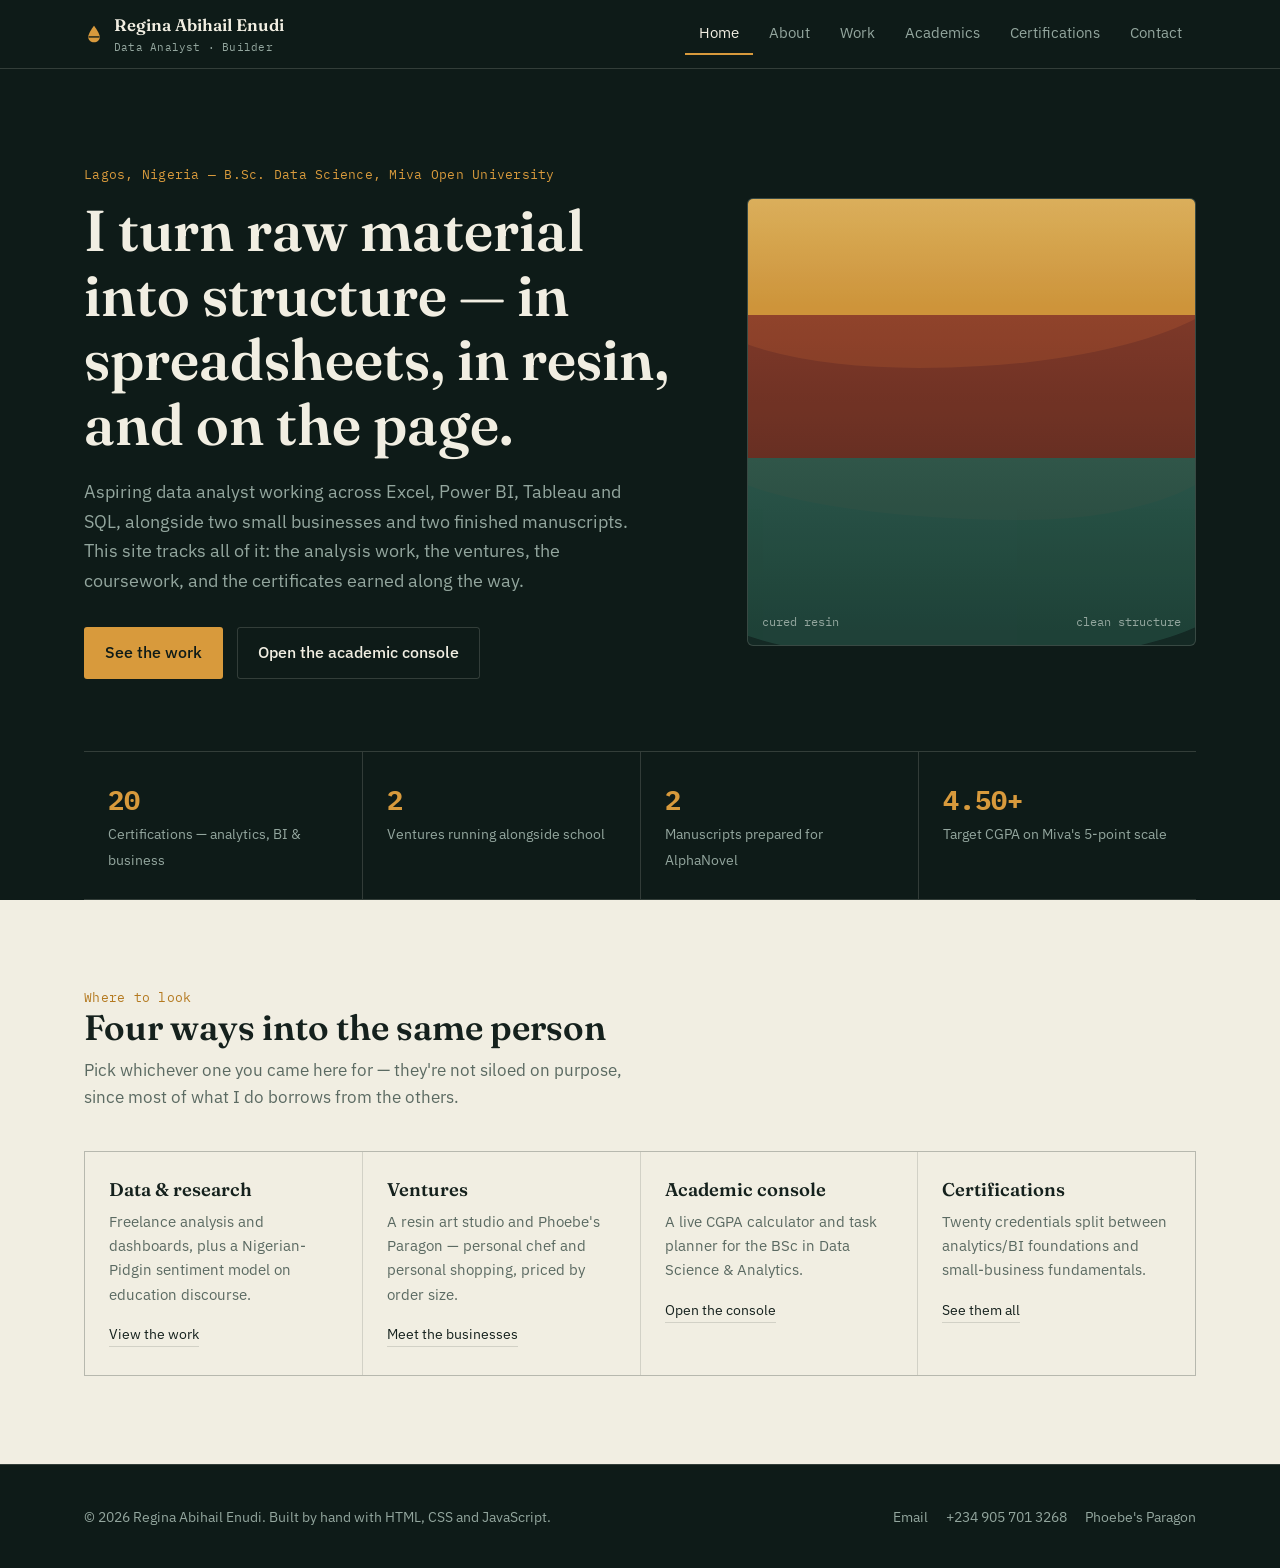
==== index.html @ 1ba66044 "Initial build: portfolio + academic console (HTML/CSS/JS)" ====
<!DOCTYPE html>
<html lang="en">
<head>
<meta charset="UTF-8">
<meta name="viewport" content="width=device-width, initial-scale=1.0">
<title>Regina Abihail Enudi — Data Analyst &amp; Builder</title>
<meta name="description" content="Portfolio and academic console for Regina Abihail Enudi — data analytics, resin art, Phoebe's Paragon, and a live CGPA tracker for a BSc in Data Science.">
<link rel="icon" href="data:image/svg+xml,%3Csvg xmlns='http://www.w3.org/2000/svg' viewBox='0 0 24 24'%3E%3Cpath d='M12 2C12 2 5 11 5 15.5C5 19.09 8.13 22 12 22C15.87 22 19 19.09 19 15.5C19 11 12 2 12 2Z' fill='%23D89A3D'/%3E%3Cpath d='M5.4 15.5H18.6' stroke='%230E1B18' stroke-width='1.6'/%3E%3C/svg%3E">
<link rel="preconnect" href="https://fonts.googleapis.com">
<link rel="preconnect" href="https://fonts.gstatic.com" crossorigin>
<link rel="stylesheet" href="assets/css/style.css">
</head>
<body>

<header class="site-header">
  <div class="container nav-row">
    <a href="index.html" class="brand">
      <svg class="brand-mark" viewBox="0 0 24 24" aria-hidden="true"><path d="M12 2C12 2 5 11 5 15.5C5 19.09 8.13 22 12 22C15.87 22 19 19.09 19 15.5C19 11 12 2 12 2Z" fill="#D89A3D"/><path d="M5.4 15.5H18.6" stroke="#0E1B18" stroke-width="1.6"/></svg>
      <span>Regina Abihail Enudi<small>Data Analyst · Builder</small></span>
    </a>
    <button class="nav-toggle" aria-label="Toggle navigation" aria-expanded="false">
      <svg viewBox="0 0 24 24" width="20" height="20" fill="none" stroke="currentColor" stroke-width="2"><line x1="3" y1="6" x2="21" y2="6"/><line x1="3" y1="12" x2="21" y2="12"/><line x1="3" y1="18" x2="21" y2="18"/></svg>
    </button>
    <nav class="nav-links" aria-label="Primary">
      <a href="index.html" aria-current="page">Home</a>
      <a href="about.html">About</a>
      <a href="work.html">Work</a>
      <a href="academics.html">Academics</a>
      <a href="certifications.html">Certifications</a>
      <a href="contact.html">Contact</a>
    </nav>
  </div>
</header>

<main>

  <section class="hero">
    <div class="container hero-grid">
      <div>
        <p class="eyebrow">Lagos, Nigeria — B.Sc. Data Science, Miva Open University</p>
        <h1>I turn raw material into structure — in spreadsheets, in resin, and on the page.</h1>
        <p class="lede">Aspiring data analyst working across Excel, Power BI, Tableau and SQL, alongside two small businesses and two finished manuscripts. This site tracks all of it: the analysis work, the ventures, the coursework, and the certificates earned along the way.</p>
        <div class="hero-actions">
          <a href="work.html" class="btn btn-primary">See the work</a>
          <a href="academics.html" class="btn btn-ghost">Open the academic console</a>
        </div>
      </div>
      <div class="pour" aria-hidden="true">
        <div class="pour-layer l1"></div>
        <div class="pour-layer l2"></div>
        <div class="pour-layer l3"></div>
        <div class="pour-caption"><span>cured resin</span><span>clean structure</span></div>
      </div>
    </div>
  </section>

  <div class="on-dark">
    <div class="container">
      <div class="stat-strip">
        <div class="stat"><b>20</b><span>Certifications — analytics, BI &amp; business</span></div>
        <div class="stat"><b>2</b><span>Ventures running alongside school</span></div>
        <div class="stat"><b>2</b><span>Manuscripts prepared for AlphaNovel</span></div>
        <div class="stat"><b>4.50+</b><span>Target CGPA on Miva's 5-point scale</span></div>
      </div>
    </div>
  </div>

  <section>
    <div class="container">
      <div class="section-head">
        <p class="eyebrow">Where to look</p>
        <h2>Four ways into the same person</h2>
        <p class="dek">Pick whichever one you came here for — they're not siloed on purpose, since most of what I do borrows from the others.</p>
      </div>
      <div class="panel-grid">
        <div class="panel">
          <h3>Data &amp; research</h3>
          <p>Freelance analysis and dashboards, plus a Nigerian-Pidgin sentiment model on education discourse.</p>
          <a href="work.html" class="text-link">View the work</a>
        </div>
        <div class="panel">
          <h3>Ventures</h3>
          <p>A resin art studio and Phoebe's Paragon — personal chef and personal shopping, priced by order size.</p>
          <a href="work.html" class="text-link">Meet the businesses</a>
        </div>
        <div class="panel">
          <h3>Academic console</h3>
          <p>A live CGPA calculator and task planner for the BSc in Data Science &amp; Analytics.</p>
          <a href="academics.html" class="text-link">Open the console</a>
        </div>
        <div class="panel">
          <h3>Certifications</h3>
          <p>Twenty credentials split between analytics/BI foundations and small-business fundamentals.</p>
          <a href="certifications.html" class="text-link">See them all</a>
        </div>
      </div>
    </div>
  </section>

</main>

<footer class="site-footer">
  <div class="container footer-row">
    <span>© <span id="year"></span> Regina Abihail Enudi. Built by hand with HTML, CSS and JavaScript.</span>
    <div class="footer-links">
      <a href="mailto:reginaadesuwa1@gmail.com">Email</a>
      <a href="tel:+2349057013268">+234 905 701 3268</a>
      <a href="https://www.instagram.com/phoebe.paragon" target="_blank" rel="noopener">Phoebe's Paragon</a>
    </div>
  </div>
</footer>

<script src="assets/js/main.js"></script>
</body>
</html>
---- assets/css/style.css ----
/* =========================================================
   REGINA ABIHAIL ENUDI — Portfolio & Academic Console
   Design concept: "Poured Layers" — resin art is built from
   poured, settled layers; data analysis is raw inputs settled
   into clear structure. The palette and hero motif borrow the
   amber/ink/clay of cured resin instead of stock "tech" colors.
   ========================================================= */

/* ---------- Fonts ---------- */
@import url('https://fonts.googleapis.com/css2?family=Fraunces:ital,opsz,wght@0,9..144,400;0,9..144,500;0,9..144,600;1,9..144,500&family=IBM+Plex+Sans:wght@400;500;600&family=IBM+Plex+Mono:wght@400;500&display=swap');

/* ---------- Tokens ---------- */
:root{
  --ink-900:#0E1B18;   /* deep resin-teal — primary dark surface */
  --ink-800:#142924;   /* raised dark surface (cards on dark) */
  --ink-700:#20443a;   /* dark borders / hover */
  --paper:#F1EEE2;     /* warm bone — primary light surface */
  --paper-dim:#E6E0CE; /* deeper paper — panels on light */
  --ink-text:#15211D;  /* body text on paper */
  --bone-text:#F1EEE2; /* body text on dark */
  --muted-dark:#93A69E;/* secondary text on dark */
  --muted-light:#5B6A62;/* secondary text on light */
  --amber:#D89A3C;     /* cured-resin amber — primary accent */
  --amber-deep:#B4791F;/* pressed / hover amber */
  --clay:#8A3B2A;      /* dried-pigment clay — secondary accent, used sparingly */
  --line:rgba(21,33,29,.14);
  --line-dark:rgba(241,238,226,.16);
  --radius-s:3px;
  --radius-m:6px;
  --maxw:1160px;
  --font-display:'Fraunces', ui-serif, Georgia, serif;
  --font-body:'IBM Plex Sans', ui-sans-serif, system-ui, sans-serif;
  --font-mono:'IBM Plex Mono', ui-monospace, 'SF Mono', monospace;
}

/* ---------- Reset ---------- */
*,*::before,*::after{box-sizing:border-box;}
html{scroll-behavior:smooth;}
@media (prefers-reduced-motion:reduce){
  html{scroll-behavior:auto;}
  *,*::before,*::after{animation-duration:.001ms!important;animation-iteration-count:1!important;transition-duration:.001ms!important;}
}
body{
  margin:0;
  background:var(--paper);
  color:var(--ink-text);
  font-family:var(--font-body);
  font-size:16px;
  line-height:1.6;
  -webkit-font-smoothing:antialiased;
}
img,svg{max-width:100%;display:block;}
a{color:inherit;text-decoration:none;}
ul{list-style:none;margin:0;padding:0;}
h1,h2,h3,h4{font-family:var(--font-display);font-weight:600;line-height:1.12;margin:0;color:var(--ink-text);}
p{margin:0;}
button{font-family:inherit;cursor:pointer;}
input,select,textarea{font-family:inherit;font-size:1rem;}

:focus-visible{
  outline:2px solid var(--amber);
  outline-offset:3px;
}

.container{
  max-width:var(--maxw);
  margin-inline:auto;
  padding-inline:24px;
}

.prose{max-width:64ch;}

section{padding-block:88px;}
@media (max-width:720px){section{padding-block:56px;}}

.eyebrow{
  font-family:var(--font-mono);
  font-size:.8rem;
  letter-spacing:.02em;
  color:var(--amber-deep);
}
.section-head{margin-bottom:40px;}
.section-head h2{font-size:clamp(1.6rem,3vw,2.2rem);}
.section-head .dek{margin-top:10px;color:var(--muted-light);font-size:1.05rem;max-width:56ch;}

.on-dark{background:var(--ink-900);color:var(--bone-text);}
.on-dark .section-head .dek{color:var(--muted-dark);}
.on-dark h1,.on-dark h2,.on-dark h3,.on-dark h4,
.hero h1,.hero h2,.hero h3,.hero h4,
.page-hero h1,.page-hero h2,.page-hero h3,.page-hero h4{color:var(--bone-text);}
.on-dark .eyebrow{color:var(--amber);}

/* ---------- Buttons / links ---------- */
.btn{
  display:inline-flex;align-items:center;gap:8px;
  padding:12px 20px;
  border-radius:var(--radius-s);
  font-weight:500;
  border:1px solid transparent;
  transition:background .15s ease, border-color .15s ease, color .15s ease;
}
.btn-primary{background:var(--amber);color:var(--ink-900);}
.btn-primary:hover{background:var(--amber-deep);}
.btn-ghost{border-color:var(--line);color:var(--ink-text);}
.btn-ghost:hover{border-color:var(--ink-text);}
.on-dark .btn-ghost,.hero .btn-ghost,.page-hero .btn-ghost{border-color:var(--line-dark);color:var(--bone-text);}
.on-dark .btn-ghost:hover,.hero .btn-ghost:hover,.page-hero .btn-ghost:hover{border-color:var(--bone-text);}
.text-link{border-bottom:1px solid var(--line);padding-bottom:1px;}
.text-link:hover{border-color:currentColor;}

/* ---------- Header / Nav ---------- */
.site-header{
  position:sticky;top:0;z-index:50;
  background:var(--ink-900);
  border-bottom:1px solid var(--line-dark);
}
.nav-row{
  display:flex;align-items:center;justify-content:space-between;
  height:68px;
}
.brand{
  display:flex;align-items:center;gap:10px;
  font-family:var(--font-display);
  font-weight:600;
  font-size:1.05rem;
  color:var(--bone-text);
}
.brand-mark{width:20px;height:20px;flex:none;}
.brand small{
  display:block;font-family:var(--font-mono);font-weight:400;
  font-size:.68rem;color:var(--muted-dark);letter-spacing:.02em;
}
.nav-links{display:flex;gap:2px;align-items:center;}
.nav-links a{
  color:var(--muted-dark);
  padding:8px 14px;
  font-size:.94rem;
  border-bottom:2px solid transparent;
  transition:color .15s ease, border-color .15s ease;
}
.nav-links a:hover{color:var(--bone-text);}
.nav-links a[aria-current="page"]{color:var(--bone-text);border-color:var(--amber);}
.nav-toggle{
  display:none;
  background:none;border:1px solid var(--line-dark);
  border-radius:var(--radius-s);
  width:40px;height:40px;
  color:var(--bone-text);
  align-items:center;justify-content:center;
}
@media (max-width:820px){
  .nav-toggle{display:flex;}
  .nav-links{
    position:absolute;left:0;right:0;top:68px;
    flex-direction:column;align-items:stretch;
    background:var(--ink-900);
    border-bottom:1px solid var(--line-dark);
    padding:8px 24px 18px;
    display:none;
  }
  .nav-links.open{display:flex;}
  .nav-links a{padding:12px 4px;border-bottom:1px solid var(--line-dark);border-left:2px solid transparent;}
  .nav-links a[aria-current="page"]{border-left-color:var(--amber);border-bottom-color:var(--line-dark);}
}

/* ---------- Footer ---------- */
.site-footer{
  background:var(--ink-900);color:var(--muted-dark);
  padding-block:40px;
  border-top:1px solid var(--line-dark);
}
.footer-row{
  display:flex;flex-wrap:wrap;gap:18px;
  align-items:center;justify-content:space-between;
  font-size:.9rem;
}
.footer-links{display:flex;gap:18px;flex-wrap:wrap;}
.footer-links a:hover{color:var(--bone-text);}

/* ---------- Hero: poured layers ---------- */
.hero{
  background:var(--ink-900);color:var(--bone-text);
  padding-block:96px 72px;
  position:relative;overflow:hidden;
}
.hero-grid{
  display:grid;grid-template-columns:1.15fr .85fr;gap:56px;align-items:center;
}
@media (max-width:860px){
  .hero-grid{grid-template-columns:1fr;}
}
.hero .eyebrow{color:var(--amber);}
.hero h1{
  font-size:clamp(2.3rem,5vw,3.6rem);
  margin-block:14px 20px;
}
.hero p.lede{
  font-size:1.15rem;color:var(--muted-dark);max-width:52ch;margin-bottom:32px;
}
.hero-actions{display:flex;gap:14px;flex-wrap:wrap;}

.pour{
  position:relative;
  aspect-ratio:1/1;
  border-radius:var(--radius-m);
  overflow:hidden;
  background:var(--ink-800);
  border:1px solid var(--line-dark);
}
.pour-layer{
  position:absolute;left:-10%;right:-10%;
  height:46%;
  filter:blur(.5px);
}
.pour-layer.l1{top:-8%;background:linear-gradient(180deg,#EAC06B,var(--amber) 70%);border-radius:0 0 60% 40%/0 0 100px 60px;opacity:.95;}
.pour-layer.l2{top:26%;background:linear-gradient(180deg,var(--clay),#6E2E21 80%);border-radius:0 0 40% 60%/0 0 90px 70px;opacity:.9;}
.pour-layer.l3{top:58%;background:linear-gradient(180deg,#2C5A4D,var(--ink-700) 85%);border-radius:0 0 50% 50%/0 0 80px 60px;opacity:.92;}
.pour-caption{
  position:absolute;bottom:14px;left:14px;right:14px;
  font-family:var(--font-mono);font-size:.72rem;color:var(--muted-dark);
  display:flex;justify-content:space-between;
}

/* ---------- Stat strip ---------- */
.stat-strip{
  display:grid;grid-template-columns:repeat(4,1fr);
  border-top:1px solid var(--line-dark);border-bottom:1px solid var(--line-dark);
}
.stat{
  padding:26px 24px;border-left:1px solid var(--line-dark);
}
.stat:first-child{border-left:none;}
.stat b{display:block;font-family:var(--font-mono);font-size:1.7rem;color:var(--amber);}
.stat span{font-size:.85rem;color:var(--muted-dark);}
@media (max-width:720px){
  .stat-strip{grid-template-columns:1fr 1fr;}
  .stat{border-left:none;border-top:1px solid var(--line-dark);}
  .stat:nth-child(odd){border-right:1px solid var(--line-dark);}
}

/* ---------- Panel grid (home quick links) ---------- */
.panel-grid{display:grid;grid-template-columns:repeat(4,1fr);gap:1px;background:var(--line);border:1px solid var(--line);}
.panel{background:var(--paper);padding:28px 24px;}
.panel h3{font-size:1.15rem;}
.panel p{margin-top:8px;color:var(--muted-light);font-size:.95rem;}
.panel a.text-link{margin-top:16px;display:inline-block;font-size:.9rem;}
@media (max-width:900px){.panel-grid{grid-template-columns:1fr 1fr;}}
@media (max-width:560px){.panel-grid{grid-template-columns:1fr;}}

/* ---------- Timeline (About: work history — genuine sequence) ---------- */
.timeline{border-left:1px solid var(--line);margin-left:6px;}
.timeline-item{position:relative;padding:0 0 40px 32px;}
.timeline-item:last-child{padding-bottom:0;}
.timeline-item::before{
  content:'';position:absolute;left:-6px;top:4px;
  width:11px;height:11px;border-radius:50%;
  background:var(--paper);border:2px solid var(--amber-deep);
}
.timeline-item time{font-family:var(--font-mono);font-size:.8rem;color:var(--muted-light);}
.timeline-item h4{margin-top:6px;font-size:1.15rem;}
.timeline-item .role-org{color:var(--clay);font-size:.92rem;margin-top:2px;}
.timeline-item ul{margin-top:10px;}
.timeline-item li{position:relative;padding-left:16px;margin-top:6px;color:var(--muted-light);font-size:.96rem;}
.timeline-item li::before{content:'—';position:absolute;left:0;color:var(--muted-light);}

/* ---------- Skill matrix ---------- */
.skill-cols{display:grid;grid-template-columns:1fr 1fr;gap:48px;}
@media (max-width:700px){.skill-cols{grid-template-columns:1fr;gap:28px;}}
.skill-cols h4{font-family:var(--font-mono);font-size:.82rem;color:var(--muted-dark);font-weight:400;margin-bottom:14px;padding-bottom:10px;border-bottom:1px solid var(--line-dark);}
.skill-list{display:flex;flex-wrap:wrap;gap:8px;}
.skill-chip{
  border:1px solid var(--line-dark);padding:7px 13px;border-radius:999px;
  font-size:.88rem;
}

/* ---------- Ventures / Work cards ---------- */
.filter-row{display:flex;gap:10px;flex-wrap:wrap;margin-bottom:32px;}
.filter-btn{
  border:1px solid var(--line);background:transparent;color:var(--muted-light);
  padding:8px 16px;border-radius:999px;font-size:.88rem;
}
.filter-btn[aria-pressed="true"]{background:var(--ink-900);color:var(--bone-text);border-color:var(--ink-900);}

.venture-list{display:flex;flex-direction:column;gap:1px;background:var(--line);border:1px solid var(--line);}
.venture{
  background:var(--paper);padding:30px 28px;
  border-left:4px solid var(--ink-text);
  display:grid;grid-template-columns:200px 1fr;gap:28px;
}
.venture[data-cat="data"]{border-left-color:var(--amber-deep);}
.venture[data-cat="business"]{border-left-color:var(--clay);}
.venture[data-cat="writing"]{border-left-color:var(--ink-700);}
@media (max-width:760px){.venture{grid-template-columns:1fr;gap:12px;}}
.venture-meta .cat{font-family:var(--font-mono);font-size:.75rem;letter-spacing:.02em;color:var(--muted-light);}
.venture-meta .when{display:block;margin-top:6px;font-family:var(--font-mono);font-size:.8rem;color:var(--muted-light);}
.venture h3{font-size:1.35rem;margin-bottom:10px;}
.venture p{color:var(--muted-light);}
.venture .tags{margin-top:14px;display:flex;gap:8px;flex-wrap:wrap;}
.venture .tags span{font-size:.78rem;font-family:var(--font-mono);color:var(--muted-light);border:1px solid var(--line);padding:3px 9px;border-radius:var(--radius-s);}
.venture .links{margin-top:14px;display:flex;gap:16px;flex-wrap:wrap;font-size:.9rem;}
.venture.is-hidden{display:none;}

/* ---------- Academics ---------- */
.gpa-scale-note{color:var(--muted-light);font-size:.9rem;margin-bottom:24px;}
.gpa-table-wrap{overflow-x:auto;border:1px solid var(--line);border-radius:var(--radius-m);}
table.gpa-table{width:100%;border-collapse:collapse;min-width:640px;}
table.gpa-table th{
  text-align:left;font-family:var(--font-mono);font-weight:500;font-size:.78rem;
  color:var(--muted-light);padding:12px 14px;border-bottom:1px solid var(--line);
  background:var(--paper-dim);
}
table.gpa-table td{padding:8px 10px;border-bottom:1px solid var(--line);vertical-align:middle;}
table.gpa-table input[type="text"],table.gpa-table select,table.gpa-table input[type="number"]{
  width:100%;padding:8px 10px;border:1px solid var(--line);border-radius:var(--radius-s);
  background:var(--paper);color:var(--ink-text);font-family:var(--font-mono);font-size:.92rem;
}
table.gpa-table .rm-row{
  border:1px solid var(--line);background:transparent;border-radius:var(--radius-s);
  width:30px;height:30px;color:var(--clay);
}
.gpa-toolbar{display:flex;justify-content:space-between;align-items:center;margin-top:16px;flex-wrap:wrap;gap:12px;}
.gpa-result{
  display:flex;gap:28px;align-items:baseline;flex-wrap:wrap;
  background:var(--ink-900);color:var(--bone-text);
  padding:22px 26px;border-radius:var(--radius-m);margin-top:24px;
}
.gpa-result .num{font-family:var(--font-mono);font-size:2.1rem;color:var(--amber);}
.gpa-result .lab{font-size:.85rem;color:var(--muted-dark);}
.gpa-result .target{margin-left:auto;font-size:.85rem;color:var(--muted-dark);}

.planner-layout{display:grid;grid-template-columns:1fr 1fr;gap:48px;margin-top:12px;}
@media (max-width:820px){.planner-layout{grid-template-columns:1fr;}}
.task-form{display:flex;gap:10px;margin-bottom:18px;}
.task-form input[type="text"]{flex:1;padding:11px 14px;border:1px solid var(--line);border-radius:var(--radius-s);background:var(--paper);}
.task-form select{padding:11px 12px;border:1px solid var(--line);border-radius:var(--radius-s);background:var(--paper);}
.task-list{border:1px solid var(--line-dark);border-radius:var(--radius-m);}
.task-item{display:flex;align-items:center;gap:12px;padding:13px 16px;border-bottom:1px solid var(--line-dark);}
.task-item:last-child{border-bottom:none;}
.task-item.done .task-label{text-decoration:line-through;color:var(--muted-dark);}
.task-item .task-tag{font-family:var(--font-mono);font-size:.7rem;color:var(--muted-dark);border:1px solid var(--line-dark);padding:2px 7px;border-radius:999px;}
.task-item .task-label{flex:1;font-size:.95rem;}
.task-item button.del{background:none;border:none;color:var(--muted-dark);font-size:1.1rem;line-height:1;}
.task-item button.del:hover{color:#E39A87;}
.task-empty{padding:24px 16px;color:var(--muted-dark);font-size:.9rem;text-align:center;}

.privacy-note{
  margin-top:16px;font-size:.85rem;color:var(--muted-dark);
  border-left:2px solid var(--line-dark);padding-left:12px;
}

/* ---------- Certifications ---------- */
.cert-toolbar{display:flex;justify-content:space-between;align-items:center;gap:16px;flex-wrap:wrap;margin-bottom:28px;}
.cert-search{padding:10px 14px;border:1px solid var(--line);border-radius:var(--radius-s);min-width:220px;background:var(--paper);}
.cert-group{margin-bottom:12px;}
.cert-group h3{font-size:1.05rem;margin-bottom:16px;padding-bottom:10px;border-bottom:1px solid var(--line);}
.cert-grid{display:grid;grid-template-columns:repeat(3,1fr);gap:1px;background:var(--line);border:1px solid var(--line);}
@media (max-width:900px){.cert-grid{grid-template-columns:1fr 1fr;}}
@media (max-width:600px){.cert-grid{grid-template-columns:1fr;}}
.cert-card{background:var(--paper);padding:22px;display:flex;flex-direction:column;gap:10px;}
.cert-card .issuer{font-family:var(--font-mono);font-size:.72rem;letter-spacing:.02em;color:var(--muted-light);}
.cert-card h4{font-size:1.05rem;line-height:1.3;}
.cert-card .date{font-family:var(--font-mono);font-size:.78rem;color:var(--muted-light);margin-top:auto;}
.cert-card .cid{font-family:var(--font-mono);font-size:.68rem;color:var(--muted-light);word-break:break-all;opacity:.75;}
.cert-card.is-hidden{display:none;}
.credly-note{
  margin-top:44px;padding:22px 24px;border:1px dashed var(--line);border-radius:var(--radius-m);
  color:var(--muted-light);font-size:.92rem;
}

/* ---------- Contact ---------- */
.contact-grid{display:grid;grid-template-columns:.9fr 1.1fr;gap:56px;}
@media (max-width:820px){.contact-grid{grid-template-columns:1fr;}}
.field{margin-bottom:20px;}
.field label{display:block;font-size:.88rem;margin-bottom:6px;color:var(--muted-light);}
.field input,.field textarea{
  width:100%;padding:12px 14px;border:1px solid var(--line);border-radius:var(--radius-s);
  background:var(--paper);color:var(--ink-text);
}
.field textarea{min-height:130px;resize:vertical;}
.field .err{display:none;color:var(--clay);font-size:.82rem;margin-top:6px;}
.field.has-error input,.field.has-error textarea{border-color:var(--clay);}
.field.has-error .err{display:block;}
.form-status{margin-top:16px;font-size:.92rem;display:none;}
.form-status.show{display:block;}
.contact-info dl{display:grid;grid-template-columns:auto 1fr;gap:8px 18px;font-size:.95rem;}
.contact-info dt{color:var(--muted-light);font-family:var(--font-mono);font-size:.8rem;padding-top:2px;}
.contact-info dd{margin:0;}
.social-row{display:flex;gap:14px;margin-top:22px;flex-wrap:wrap;}

/* ---------- Page hero (non-home) ---------- */
.page-hero{background:var(--ink-900);color:var(--bone-text);padding-block:64px 48px;}
.page-hero .eyebrow{color:var(--amber);}
.page-hero h1{font-size:clamp(2rem,4vw,2.8rem);margin-top:12px;}
.page-hero p{color:var(--muted-dark);margin-top:14px;max-width:60ch;font-size:1.05rem;}
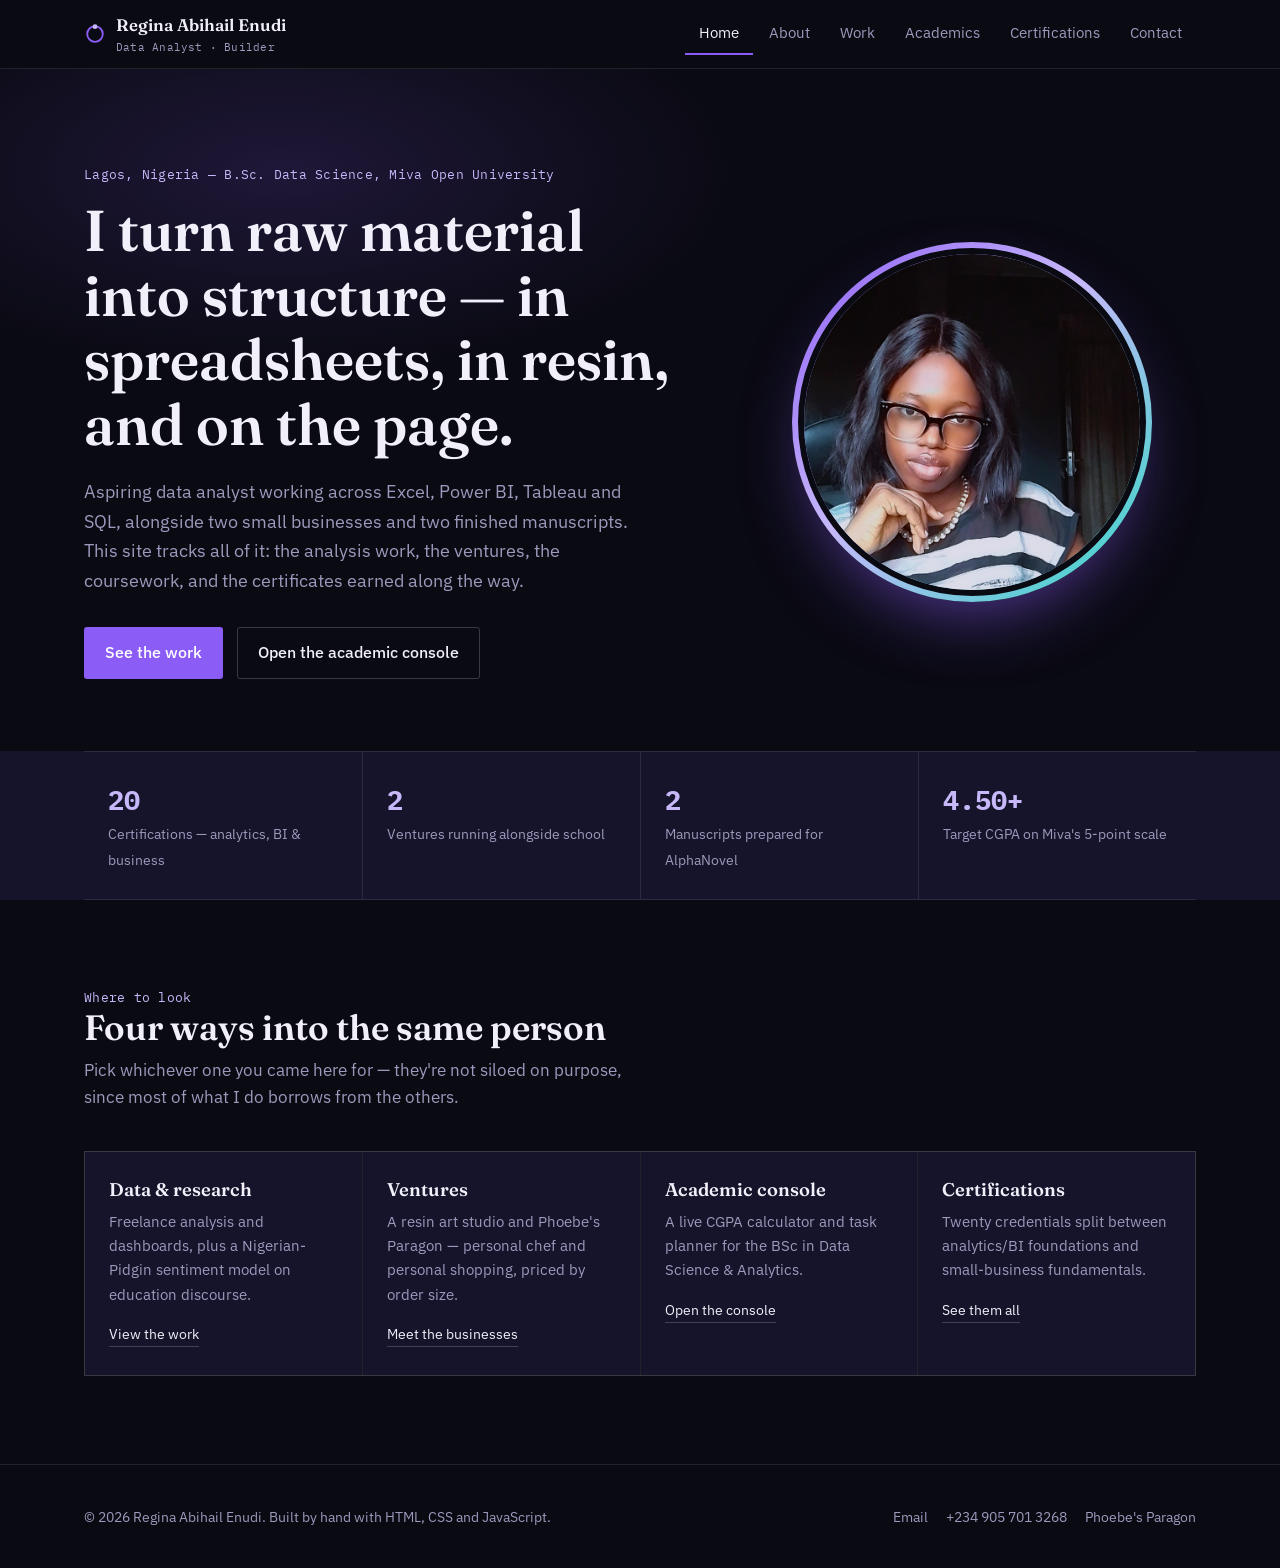
==== commit fd7ce770: "Reskin: violet/navy palette, halo-ring hero portrait, new brand mark" ====
--- a/index.html
+++ b/index.html
@@ -5,7 +5,7 @@
 <meta name="viewport" content="width=device-width, initial-scale=1.0">
 <title>Regina Abihail Enudi — Data Analyst &amp; Builder</title>
 <meta name="description" content="Portfolio and academic console for Regina Abihail Enudi — data analytics, resin art, Phoebe's Paragon, and a live CGPA tracker for a BSc in Data Science.">
-<link rel="icon" href="data:image/svg+xml,%3Csvg xmlns='http://www.w3.org/2000/svg' viewBox='0 0 24 24'%3E%3Cpath d='M12 2C12 2 5 11 5 15.5C5 19.09 8.13 22 12 22C15.87 22 19 19.09 19 15.5C19 11 12 2 12 2Z' fill='%23D89A3D'/%3E%3Cpath d='M5.4 15.5H18.6' stroke='%230E1B18' stroke-width='1.6'/%3E%3C/svg%3E">
+<link rel="icon" href="data:image/svg+xml,%3Csvg xmlns='http://www.w3.org/2000/svg' viewBox='0 0 24 24'%3E%3Ccircle cx='12' cy='12' r='8.5' fill='none' stroke='%238B5CF6' stroke-width='2'/%3E%3Ccircle cx='12' cy='4' r='2.6' fill='%23C7B8FA'/%3E%3C/svg%3E">
 <link rel="preconnect" href="https://fonts.googleapis.com">
 <link rel="preconnect" href="https://fonts.gstatic.com" crossorigin>
 <link rel="stylesheet" href="assets/css/style.css">
@@ -15,7 +15,7 @@
 <header class="site-header">
   <div class="container nav-row">
     <a href="index.html" class="brand">
-      <svg class="brand-mark" viewBox="0 0 24 24" aria-hidden="true"><path d="M12 2C12 2 5 11 5 15.5C5 19.09 8.13 22 12 22C15.87 22 19 19.09 19 15.5C19 11 12 2 12 2Z" fill="#D89A3D"/><path d="M5.4 15.5H18.6" stroke="#0E1B18" stroke-width="1.6"/></svg>
+      <svg class="brand-mark" viewBox="0 0 24 24" aria-hidden="true"><circle cx="12" cy="12" r="8.5" fill="none" stroke="#8B5CF6" stroke-width="2"/><circle cx="12" cy="4" r="2.6" fill="#C7B8FA"/></svg>
       <span>Regina Abihail Enudi<small>Data Analyst · Builder</small></span>
     </a>
     <button class="nav-toggle" aria-label="Toggle navigation" aria-expanded="false">
@@ -45,11 +45,8 @@
           <a href="academics.html" class="btn btn-ghost">Open the academic console</a>
         </div>
       </div>
-      <div class="pour" aria-hidden="true">
-        <div class="pour-layer l1"></div>
-        <div class="pour-layer l2"></div>
-        <div class="pour-layer l3"></div>
-        <div class="pour-caption"><span>cured resin</span><span>clean structure</span></div>
+      <div class="hero-portrait">
+        <img src="assets/img/profile.jpg" alt="Portrait of Regina Abihail Enudi">
       </div>
     </div>
   </section>
--- a/assets/css/style.css
+++ b/assets/css/style.css
@@ -1,9 +1,7 @@
 /* =========================================================
    REGINA ABIHAIL ENUDI — Portfolio & Academic Console
-   Design concept: "Poured Layers" — resin art is built from
-   poured, settled layers; data analysis is raw inputs settled
-   into clear structure. The palette and hero motif borrow the
-   amber/ink/clay of cured resin instead of stock "tech" colors.
+   Design: dark navy ground, violet accent, a halo-ring portrait
+   as the anchor visual instead of a stock photo or icon soup.
    ========================================================= */
 
 /* ---------- Fonts ---------- */
@@ -11,22 +9,20 @@
 
 /* ---------- Tokens ---------- */
 :root{
-  --ink-900:#0E1B18;   /* deep resin-teal — primary dark surface */
-  --ink-800:#142924;   /* raised dark surface (cards on dark) */
-  --ink-700:#20443a;   /* dark borders / hover */
-  --paper:#F1EEE2;     /* warm bone — primary light surface */
-  --paper-dim:#E6E0CE; /* deeper paper — panels on light */
-  --ink-text:#15211D;  /* body text on paper */
-  --bone-text:#F1EEE2; /* body text on dark */
-  --muted-dark:#93A69E;/* secondary text on dark */
-  --muted-light:#5B6A62;/* secondary text on light */
-  --amber:#D89A3C;     /* cured-resin amber — primary accent */
-  --amber-deep:#B4791F;/* pressed / hover amber */
-  --clay:#8A3B2A;      /* dried-pigment clay — secondary accent, used sparingly */
-  --line:rgba(21,33,29,.14);
-  --line-dark:rgba(241,238,226,.16);
+  --bg:#0A0A13;            /* page ground — near-black navy */
+  --bg-elevated:#15142A;   /* card / panel surface, one step up */
+  --bg-elevated-2:#1C1A38; /* table headers, inputs-on-panel */
+  --text:#F1EFF9;          /* primary text */
+  --text-muted:#9C99BC;    /* secondary text */
+  --accent:#8B5CF6;        /* primary violet */
+  --accent-deep:#6D28D9;   /* pressed / hover violet */
+  --accent-soft:#C7B8FA;   /* light lavender — subtle highlights */
+  --cat-business:#FB7B87;  /* coral — business/venture category */
+  --cat-writing:#2FD9C4;   /* teal — writing category */
+  --line:rgba(241,239,249,.10);
+  --line-strong:rgba(241,239,249,.20);
   --radius-s:3px;
-  --radius-m:6px;
+  --radius-m:8px;
   --maxw:1160px;
   --font-display:'Fraunces', ui-serif, Georgia, serif;
   --font-body:'IBM Plex Sans', ui-sans-serif, system-ui, sans-serif;
@@ -42,8 +38,8 @@
 }
 body{
   margin:0;
-  background:var(--paper);
-  color:var(--ink-text);
+  background:var(--bg);
+  color:var(--text);
   font-family:var(--font-body);
   font-size:16px;
   line-height:1.6;
@@ -52,197 +48,110 @@
 img,svg{max-width:100%;display:block;}
 a{color:inherit;text-decoration:none;}
 ul{list-style:none;margin:0;padding:0;}
-h1,h2,h3,h4{font-family:var(--font-display);font-weight:600;line-height:1.12;margin:0;color:var(--ink-text);}
+h1,h2,h3,h4{font-family:var(--font-display);font-weight:600;line-height:1.12;margin:0;color:var(--text);}
 p{margin:0;}
 button{font-family:inherit;cursor:pointer;}
 input,select,textarea{font-family:inherit;font-size:1rem;}
 
-:focus-visible{
-  outline:2px solid var(--amber);
-  outline-offset:3px;
-}
-
-.container{
-  max-width:var(--maxw);
-  margin-inline:auto;
-  padding-inline:24px;
-}
-
+:focus-visible{outline:2px solid var(--accent);outline-offset:3px;}
+
+.container{max-width:var(--maxw);margin-inline:auto;padding-inline:24px;}
 .prose{max-width:64ch;}
-
 section{padding-block:88px;}
 @media (max-width:720px){section{padding-block:56px;}}
 
-.eyebrow{
-  font-family:var(--font-mono);
-  font-size:.8rem;
-  letter-spacing:.02em;
-  color:var(--amber-deep);
-}
+.eyebrow{font-family:var(--font-mono);font-size:.8rem;letter-spacing:.02em;color:var(--accent-soft);}
 .section-head{margin-bottom:40px;}
 .section-head h2{font-size:clamp(1.6rem,3vw,2.2rem);}
-.section-head .dek{margin-top:10px;color:var(--muted-light);font-size:1.05rem;max-width:56ch;}
-
-.on-dark{background:var(--ink-900);color:var(--bone-text);}
-.on-dark .section-head .dek{color:var(--muted-dark);}
-.on-dark h1,.on-dark h2,.on-dark h3,.on-dark h4,
-.hero h1,.hero h2,.hero h3,.hero h4,
-.page-hero h1,.page-hero h2,.page-hero h3,.page-hero h4{color:var(--bone-text);}
-.on-dark .eyebrow{color:var(--amber);}
+.section-head .dek{margin-top:10px;color:var(--text-muted);font-size:1.05rem;max-width:56ch;}
+
+/* Elevated-panel section utility (kept from earlier build; now means
+   "one shade brighter than the page", not "invert to dark"). */
+.on-dark{background:var(--bg-elevated);}
 
 /* ---------- Buttons / links ---------- */
 .btn{
   display:inline-flex;align-items:center;gap:8px;
-  padding:12px 20px;
-  border-radius:var(--radius-s);
-  font-weight:500;
+  padding:12px 20px;border-radius:var(--radius-s);font-weight:500;
   border:1px solid transparent;
   transition:background .15s ease, border-color .15s ease, color .15s ease;
 }
-.btn-primary{background:var(--amber);color:var(--ink-900);}
-.btn-primary:hover{background:var(--amber-deep);}
-.btn-ghost{border-color:var(--line);color:var(--ink-text);}
-.btn-ghost:hover{border-color:var(--ink-text);}
-.on-dark .btn-ghost,.hero .btn-ghost,.page-hero .btn-ghost{border-color:var(--line-dark);color:var(--bone-text);}
-.on-dark .btn-ghost:hover,.hero .btn-ghost:hover,.page-hero .btn-ghost:hover{border-color:var(--bone-text);}
-.text-link{border-bottom:1px solid var(--line);padding-bottom:1px;}
-.text-link:hover{border-color:currentColor;}
+.btn-primary{background:var(--accent);color:#fff;}
+.btn-primary:hover{background:var(--accent-deep);}
+.btn-ghost{border-color:var(--line-strong);color:var(--text);}
+.btn-ghost:hover{border-color:var(--accent-soft);color:var(--accent-soft);}
+.text-link{border-bottom:1px solid var(--line-strong);padding-bottom:1px;}
+.text-link:hover{border-color:currentColor;color:var(--accent-soft);}
 
 /* ---------- Header / Nav ---------- */
-.site-header{
-  position:sticky;top:0;z-index:50;
-  background:var(--ink-900);
-  border-bottom:1px solid var(--line-dark);
-}
-.nav-row{
-  display:flex;align-items:center;justify-content:space-between;
-  height:68px;
-}
-.brand{
-  display:flex;align-items:center;gap:10px;
-  font-family:var(--font-display);
-  font-weight:600;
-  font-size:1.05rem;
-  color:var(--bone-text);
-}
-.brand-mark{width:20px;height:20px;flex:none;}
-.brand small{
-  display:block;font-family:var(--font-mono);font-weight:400;
-  font-size:.68rem;color:var(--muted-dark);letter-spacing:.02em;
-}
+.site-header{position:sticky;top:0;z-index:50;background:var(--bg);border-bottom:1px solid var(--line);}
+.nav-row{display:flex;align-items:center;justify-content:space-between;height:68px;}
+.brand{display:flex;align-items:center;gap:10px;font-family:var(--font-display);font-weight:600;font-size:1.05rem;color:var(--text);}
+.brand-mark{width:22px;height:22px;flex:none;}
+.brand small{display:block;font-family:var(--font-mono);font-weight:400;font-size:.68rem;color:var(--text-muted);letter-spacing:.02em;}
 .nav-links{display:flex;gap:2px;align-items:center;}
-.nav-links a{
-  color:var(--muted-dark);
-  padding:8px 14px;
-  font-size:.94rem;
-  border-bottom:2px solid transparent;
-  transition:color .15s ease, border-color .15s ease;
-}
-.nav-links a:hover{color:var(--bone-text);}
-.nav-links a[aria-current="page"]{color:var(--bone-text);border-color:var(--amber);}
-.nav-toggle{
-  display:none;
-  background:none;border:1px solid var(--line-dark);
-  border-radius:var(--radius-s);
-  width:40px;height:40px;
-  color:var(--bone-text);
-  align-items:center;justify-content:center;
-}
+.nav-links a{color:var(--text-muted);padding:8px 14px;font-size:.94rem;border-bottom:2px solid transparent;transition:color .15s ease, border-color .15s ease;}
+.nav-links a:hover{color:var(--text);}
+.nav-links a[aria-current="page"]{color:var(--text);border-color:var(--accent);}
+.nav-toggle{display:none;background:none;border:1px solid var(--line-strong);border-radius:var(--radius-s);width:40px;height:40px;color:var(--text);align-items:center;justify-content:center;}
 @media (max-width:820px){
   .nav-toggle{display:flex;}
-  .nav-links{
-    position:absolute;left:0;right:0;top:68px;
-    flex-direction:column;align-items:stretch;
-    background:var(--ink-900);
-    border-bottom:1px solid var(--line-dark);
-    padding:8px 24px 18px;
-    display:none;
-  }
+  .nav-links{position:absolute;left:0;right:0;top:68px;flex-direction:column;align-items:stretch;background:var(--bg);border-bottom:1px solid var(--line);padding:8px 24px 18px;display:none;}
   .nav-links.open{display:flex;}
-  .nav-links a{padding:12px 4px;border-bottom:1px solid var(--line-dark);border-left:2px solid transparent;}
-  .nav-links a[aria-current="page"]{border-left-color:var(--amber);border-bottom-color:var(--line-dark);}
+  .nav-links a{padding:12px 4px;border-bottom:1px solid var(--line);border-left:2px solid transparent;}
+  .nav-links a[aria-current="page"]{border-left-color:var(--accent);border-bottom-color:var(--line);}
 }
 
 /* ---------- Footer ---------- */
-.site-footer{
-  background:var(--ink-900);color:var(--muted-dark);
-  padding-block:40px;
-  border-top:1px solid var(--line-dark);
-}
-.footer-row{
-  display:flex;flex-wrap:wrap;gap:18px;
-  align-items:center;justify-content:space-between;
-  font-size:.9rem;
-}
+.site-footer{background:var(--bg);color:var(--text-muted);padding-block:40px;border-top:1px solid var(--line);}
+.footer-row{display:flex;flex-wrap:wrap;gap:18px;align-items:center;justify-content:space-between;font-size:.9rem;}
 .footer-links{display:flex;gap:18px;flex-wrap:wrap;}
-.footer-links a:hover{color:var(--bone-text);}
-
-/* ---------- Hero: poured layers ---------- */
+.footer-links a:hover{color:var(--text);}
+
+/* ---------- Hero ---------- */
 .hero{
-  background:var(--ink-900);color:var(--bone-text);
-  padding-block:96px 72px;
-  position:relative;overflow:hidden;
-}
-.hero-grid{
-  display:grid;grid-template-columns:1.15fr .85fr;gap:56px;align-items:center;
-}
-@media (max-width:860px){
-  .hero-grid{grid-template-columns:1fr;}
-}
-.hero .eyebrow{color:var(--amber);}
-.hero h1{
-  font-size:clamp(2.3rem,5vw,3.6rem);
-  margin-block:14px 20px;
-}
-.hero p.lede{
-  font-size:1.15rem;color:var(--muted-dark);max-width:52ch;margin-bottom:32px;
-}
+  background:radial-gradient(ellipse 60% 50% at 22% 15%, rgba(139,92,246,.16), transparent 60%), var(--bg);
+  padding-block:96px 72px;position:relative;overflow:hidden;
+}
+.hero-grid{display:grid;grid-template-columns:1.15fr .85fr;gap:56px;align-items:center;}
+@media (max-width:860px){.hero-grid{grid-template-columns:1fr;}}
+.hero h1{font-size:clamp(2.3rem,5vw,3.6rem);margin-block:14px 20px;}
+.hero p.lede{font-size:1.15rem;color:var(--text-muted);max-width:52ch;margin-bottom:32px;}
 .hero-actions{display:flex;gap:14px;flex-wrap:wrap;}
 
-.pour{
+/* ---------- Halo-ring portrait ---------- */
+.hero-portrait{
   position:relative;
+  width:min(360px,85%);
   aspect-ratio:1/1;
-  border-radius:var(--radius-m);
-  overflow:hidden;
-  background:var(--ink-800);
-  border:1px solid var(--line-dark);
-}
-.pour-layer{
-  position:absolute;left:-10%;right:-10%;
-  height:46%;
-  filter:blur(.5px);
-}
-.pour-layer.l1{top:-8%;background:linear-gradient(180deg,#EAC06B,var(--amber) 70%);border-radius:0 0 60% 40%/0 0 100px 60px;opacity:.95;}
-.pour-layer.l2{top:26%;background:linear-gradient(180deg,var(--clay),#6E2E21 80%);border-radius:0 0 40% 60%/0 0 90px 70px;opacity:.9;}
-.pour-layer.l3{top:58%;background:linear-gradient(180deg,#2C5A4D,var(--ink-700) 85%);border-radius:0 0 50% 50%/0 0 80px 60px;opacity:.92;}
-.pour-caption{
-  position:absolute;bottom:14px;left:14px;right:14px;
-  font-family:var(--font-mono);font-size:.72rem;color:var(--muted-dark);
-  display:flex;justify-content:space-between;
+  margin-inline:auto;
+  border-radius:50%;
+  padding:6px;
+  background:linear-gradient(135deg, var(--accent) 0%, var(--accent-soft) 45%, var(--cat-writing) 100%);
+  box-shadow:0 30px 70px -25px rgba(139,92,246,.65);
+}
+.hero-portrait img{
+  width:100%;height:100%;border-radius:50%;object-fit:cover;object-position:center 30%;
+  display:block;border:6px solid var(--bg);
 }
 
 /* ---------- Stat strip ---------- */
-.stat-strip{
-  display:grid;grid-template-columns:repeat(4,1fr);
-  border-top:1px solid var(--line-dark);border-bottom:1px solid var(--line-dark);
-}
-.stat{
-  padding:26px 24px;border-left:1px solid var(--line-dark);
-}
+.stat-strip{display:grid;grid-template-columns:repeat(4,1fr);border-top:1px solid var(--line);border-bottom:1px solid var(--line);}
+.stat{padding:26px 24px;border-left:1px solid var(--line);}
 .stat:first-child{border-left:none;}
-.stat b{display:block;font-family:var(--font-mono);font-size:1.7rem;color:var(--amber);}
-.stat span{font-size:.85rem;color:var(--muted-dark);}
+.stat b{display:block;font-family:var(--font-mono);font-size:1.7rem;color:var(--accent-soft);}
+.stat span{font-size:.85rem;color:var(--text-muted);}
 @media (max-width:720px){
   .stat-strip{grid-template-columns:1fr 1fr;}
-  .stat{border-left:none;border-top:1px solid var(--line-dark);}
-  .stat:nth-child(odd){border-right:1px solid var(--line-dark);}
+  .stat{border-left:none;border-top:1px solid var(--line);}
+  .stat:nth-child(odd){border-right:1px solid var(--line);}
 }
 
 /* ---------- Panel grid (home quick links) ---------- */
 .panel-grid{display:grid;grid-template-columns:repeat(4,1fr);gap:1px;background:var(--line);border:1px solid var(--line);}
-.panel{background:var(--paper);padding:28px 24px;}
+.panel{background:var(--bg-elevated);padding:28px 24px;}
 .panel h3{font-size:1.15rem;}
-.panel p{margin-top:8px;color:var(--muted-light);font-size:.95rem;}
+.panel p{margin-top:8px;color:var(--text-muted);font-size:.95rem;}
 .panel a.text-link{margin-top:16px;display:inline-block;font-size:.9rem;}
 @media (max-width:900px){.panel-grid{grid-template-columns:1fr 1fr;}}
 @media (max-width:560px){.panel-grid{grid-template-columns:1fr;}}
@@ -251,145 +160,109 @@
 .timeline{border-left:1px solid var(--line);margin-left:6px;}
 .timeline-item{position:relative;padding:0 0 40px 32px;}
 .timeline-item:last-child{padding-bottom:0;}
-.timeline-item::before{
-  content:'';position:absolute;left:-6px;top:4px;
-  width:11px;height:11px;border-radius:50%;
-  background:var(--paper);border:2px solid var(--amber-deep);
-}
-.timeline-item time{font-family:var(--font-mono);font-size:.8rem;color:var(--muted-light);}
+.timeline-item::before{content:'';position:absolute;left:-6px;top:4px;width:11px;height:11px;border-radius:50%;background:var(--bg);border:2px solid var(--accent);}
+.timeline-item time{font-family:var(--font-mono);font-size:.8rem;color:var(--text-muted);}
 .timeline-item h4{margin-top:6px;font-size:1.15rem;}
-.timeline-item .role-org{color:var(--clay);font-size:.92rem;margin-top:2px;}
+.timeline-item .role-org{color:var(--cat-business);font-size:.92rem;margin-top:2px;}
 .timeline-item ul{margin-top:10px;}
-.timeline-item li{position:relative;padding-left:16px;margin-top:6px;color:var(--muted-light);font-size:.96rem;}
-.timeline-item li::before{content:'—';position:absolute;left:0;color:var(--muted-light);}
+.timeline-item li{position:relative;padding-left:16px;margin-top:6px;color:var(--text-muted);font-size:.96rem;}
+.timeline-item li::before{content:'—';position:absolute;left:0;color:var(--text-muted);}
 
 /* ---------- Skill matrix ---------- */
 .skill-cols{display:grid;grid-template-columns:1fr 1fr;gap:48px;}
 @media (max-width:700px){.skill-cols{grid-template-columns:1fr;gap:28px;}}
-.skill-cols h4{font-family:var(--font-mono);font-size:.82rem;color:var(--muted-dark);font-weight:400;margin-bottom:14px;padding-bottom:10px;border-bottom:1px solid var(--line-dark);}
+.skill-cols h4{font-family:var(--font-mono);font-size:.82rem;font-weight:400;color:var(--text-muted);margin-bottom:14px;padding-bottom:10px;border-bottom:1px solid var(--line);}
 .skill-list{display:flex;flex-wrap:wrap;gap:8px;}
-.skill-chip{
-  border:1px solid var(--line-dark);padding:7px 13px;border-radius:999px;
-  font-size:.88rem;
-}
+.skill-chip{border:1px solid var(--line-strong);padding:7px 13px;border-radius:999px;font-size:.88rem;}
 
 /* ---------- Ventures / Work cards ---------- */
 .filter-row{display:flex;gap:10px;flex-wrap:wrap;margin-bottom:32px;}
-.filter-btn{
-  border:1px solid var(--line);background:transparent;color:var(--muted-light);
-  padding:8px 16px;border-radius:999px;font-size:.88rem;
-}
-.filter-btn[aria-pressed="true"]{background:var(--ink-900);color:var(--bone-text);border-color:var(--ink-900);}
+.filter-btn{border:1px solid var(--line-strong);background:transparent;color:var(--text-muted);padding:8px 16px;border-radius:999px;font-size:.88rem;}
+.filter-btn[aria-pressed="true"]{background:var(--accent);color:#fff;border-color:var(--accent);}
 
 .venture-list{display:flex;flex-direction:column;gap:1px;background:var(--line);border:1px solid var(--line);}
-.venture{
-  background:var(--paper);padding:30px 28px;
-  border-left:4px solid var(--ink-text);
-  display:grid;grid-template-columns:200px 1fr;gap:28px;
-}
-.venture[data-cat="data"]{border-left-color:var(--amber-deep);}
-.venture[data-cat="business"]{border-left-color:var(--clay);}
-.venture[data-cat="writing"]{border-left-color:var(--ink-700);}
+.venture{background:var(--bg-elevated);padding:30px 28px;border-left:4px solid var(--line-strong);display:grid;grid-template-columns:200px 1fr;gap:28px;}
+.venture[data-cat="data"]{border-left-color:var(--accent);}
+.venture[data-cat="business"]{border-left-color:var(--cat-business);}
+.venture[data-cat="writing"]{border-left-color:var(--cat-writing);}
 @media (max-width:760px){.venture{grid-template-columns:1fr;gap:12px;}}
-.venture-meta .cat{font-family:var(--font-mono);font-size:.75rem;letter-spacing:.02em;color:var(--muted-light);}
-.venture-meta .when{display:block;margin-top:6px;font-family:var(--font-mono);font-size:.8rem;color:var(--muted-light);}
+.venture-meta .cat{font-family:var(--font-mono);font-size:.75rem;letter-spacing:.02em;color:var(--text-muted);}
+.venture-meta .when{display:block;margin-top:6px;font-family:var(--font-mono);font-size:.8rem;color:var(--text-muted);}
 .venture h3{font-size:1.35rem;margin-bottom:10px;}
-.venture p{color:var(--muted-light);}
+.venture p{color:var(--text-muted);}
 .venture .tags{margin-top:14px;display:flex;gap:8px;flex-wrap:wrap;}
-.venture .tags span{font-size:.78rem;font-family:var(--font-mono);color:var(--muted-light);border:1px solid var(--line);padding:3px 9px;border-radius:var(--radius-s);}
+.venture .tags span{font-size:.78rem;font-family:var(--font-mono);color:var(--text-muted);border:1px solid var(--line-strong);padding:3px 9px;border-radius:var(--radius-s);}
 .venture .links{margin-top:14px;display:flex;gap:16px;flex-wrap:wrap;font-size:.9rem;}
 .venture.is-hidden{display:none;}
 
 /* ---------- Academics ---------- */
-.gpa-scale-note{color:var(--muted-light);font-size:.9rem;margin-bottom:24px;}
+.gpa-scale-note{color:var(--text-muted);font-size:.9rem;margin-bottom:24px;}
+.callout{background:var(--bg-elevated);border-left:3px solid var(--accent);padding:16px 20px;border-radius:0 var(--radius-m) var(--radius-m) 0;font-size:.95rem;color:var(--text);}
 .gpa-table-wrap{overflow-x:auto;border:1px solid var(--line);border-radius:var(--radius-m);}
 table.gpa-table{width:100%;border-collapse:collapse;min-width:640px;}
-table.gpa-table th{
-  text-align:left;font-family:var(--font-mono);font-weight:500;font-size:.78rem;
-  color:var(--muted-light);padding:12px 14px;border-bottom:1px solid var(--line);
-  background:var(--paper-dim);
-}
+table.gpa-table th{text-align:left;font-family:var(--font-mono);font-weight:500;font-size:.78rem;color:var(--text-muted);padding:12px 14px;border-bottom:1px solid var(--line);background:var(--bg-elevated-2);}
 table.gpa-table td{padding:8px 10px;border-bottom:1px solid var(--line);vertical-align:middle;}
-table.gpa-table input[type="text"],table.gpa-table select,table.gpa-table input[type="number"]{
-  width:100%;padding:8px 10px;border:1px solid var(--line);border-radius:var(--radius-s);
-  background:var(--paper);color:var(--ink-text);font-family:var(--font-mono);font-size:.92rem;
-}
-table.gpa-table .rm-row{
-  border:1px solid var(--line);background:transparent;border-radius:var(--radius-s);
-  width:30px;height:30px;color:var(--clay);
-}
+table.gpa-table input[type="text"],table.gpa-table select,table.gpa-table input[type="number"]{width:100%;padding:8px 10px;border:1px solid var(--line-strong);border-radius:var(--radius-s);background:var(--bg-elevated);color:var(--text);font-family:var(--font-mono);font-size:.92rem;}
+table.gpa-table .rm-row{border:1px solid var(--line-strong);background:transparent;border-radius:var(--radius-s);width:30px;height:30px;color:var(--cat-business);}
 .gpa-toolbar{display:flex;justify-content:space-between;align-items:center;margin-top:16px;flex-wrap:wrap;gap:12px;}
-.gpa-result{
-  display:flex;gap:28px;align-items:baseline;flex-wrap:wrap;
-  background:var(--ink-900);color:var(--bone-text);
-  padding:22px 26px;border-radius:var(--radius-m);margin-top:24px;
-}
-.gpa-result .num{font-family:var(--font-mono);font-size:2.1rem;color:var(--amber);}
-.gpa-result .lab{font-size:.85rem;color:var(--muted-dark);}
-.gpa-result .target{margin-left:auto;font-size:.85rem;color:var(--muted-dark);}
+.gpa-result{display:flex;gap:28px;align-items:baseline;flex-wrap:wrap;background:var(--bg-elevated);color:var(--text);padding:22px 26px;border-radius:var(--radius-m);margin-top:24px;border:1px solid var(--line);}
+.gpa-result .num{font-family:var(--font-mono);font-size:2.1rem;color:var(--accent-soft);}
+.gpa-result .lab{font-size:.85rem;color:var(--text-muted);}
+.gpa-result .target{margin-left:auto;font-size:.85rem;color:var(--text-muted);}
 
 .planner-layout{display:grid;grid-template-columns:1fr 1fr;gap:48px;margin-top:12px;}
 @media (max-width:820px){.planner-layout{grid-template-columns:1fr;}}
 .task-form{display:flex;gap:10px;margin-bottom:18px;}
-.task-form input[type="text"]{flex:1;padding:11px 14px;border:1px solid var(--line);border-radius:var(--radius-s);background:var(--paper);}
-.task-form select{padding:11px 12px;border:1px solid var(--line);border-radius:var(--radius-s);background:var(--paper);}
-.task-list{border:1px solid var(--line-dark);border-radius:var(--radius-m);}
-.task-item{display:flex;align-items:center;gap:12px;padding:13px 16px;border-bottom:1px solid var(--line-dark);}
+.task-form input[type="text"]{flex:1;padding:11px 14px;border:1px solid var(--line-strong);border-radius:var(--radius-s);background:var(--bg);color:var(--text);}
+.task-form select{padding:11px 12px;border:1px solid var(--line-strong);border-radius:var(--radius-s);background:var(--bg);color:var(--text);}
+.task-list{border:1px solid var(--line);border-radius:var(--radius-m);}
+.task-item{display:flex;align-items:center;gap:12px;padding:13px 16px;border-bottom:1px solid var(--line);}
 .task-item:last-child{border-bottom:none;}
-.task-item.done .task-label{text-decoration:line-through;color:var(--muted-dark);}
-.task-item .task-tag{font-family:var(--font-mono);font-size:.7rem;color:var(--muted-dark);border:1px solid var(--line-dark);padding:2px 7px;border-radius:999px;}
+.task-item.done .task-label{text-decoration:line-through;color:var(--text-muted);}
+.task-item .task-tag{font-family:var(--font-mono);font-size:.7rem;color:var(--text-muted);border:1px solid var(--line-strong);padding:2px 7px;border-radius:999px;}
 .task-item .task-label{flex:1;font-size:.95rem;}
-.task-item button.del{background:none;border:none;color:var(--muted-dark);font-size:1.1rem;line-height:1;}
-.task-item button.del:hover{color:#E39A87;}
-.task-empty{padding:24px 16px;color:var(--muted-dark);font-size:.9rem;text-align:center;}
-
-.privacy-note{
-  margin-top:16px;font-size:.85rem;color:var(--muted-dark);
-  border-left:2px solid var(--line-dark);padding-left:12px;
-}
+.task-item button.del{background:none;border:none;color:var(--text-muted);font-size:1.1rem;line-height:1;}
+.task-item button.del:hover{color:var(--cat-business);}
+.task-empty{padding:24px 16px;color:var(--text-muted);font-size:.9rem;text-align:center;}
+.privacy-note{margin-top:16px;font-size:.85rem;color:var(--text-muted);border-left:2px solid var(--line-strong);padding-left:12px;}
 
 /* ---------- Certifications ---------- */
 .cert-toolbar{display:flex;justify-content:space-between;align-items:center;gap:16px;flex-wrap:wrap;margin-bottom:28px;}
-.cert-search{padding:10px 14px;border:1px solid var(--line);border-radius:var(--radius-s);min-width:220px;background:var(--paper);}
+.cert-search{padding:10px 14px;border:1px solid var(--line-strong);border-radius:var(--radius-s);min-width:220px;background:var(--bg-elevated);color:var(--text);}
 .cert-group{margin-bottom:12px;}
 .cert-group h3{font-size:1.05rem;margin-bottom:16px;padding-bottom:10px;border-bottom:1px solid var(--line);}
 .cert-grid{display:grid;grid-template-columns:repeat(3,1fr);gap:1px;background:var(--line);border:1px solid var(--line);}
 @media (max-width:900px){.cert-grid{grid-template-columns:1fr 1fr;}}
 @media (max-width:600px){.cert-grid{grid-template-columns:1fr;}}
-.cert-card{background:var(--paper);padding:22px;display:flex;flex-direction:column;gap:10px;}
-.cert-card .issuer{font-family:var(--font-mono);font-size:.72rem;letter-spacing:.02em;color:var(--muted-light);}
+.cert-card{background:var(--bg-elevated);padding:22px;display:flex;flex-direction:column;gap:10px;}
+.cert-card .issuer{font-family:var(--font-mono);font-size:.72rem;letter-spacing:.02em;color:var(--text-muted);}
 .cert-card h4{font-size:1.05rem;line-height:1.3;}
-.cert-card .date{font-family:var(--font-mono);font-size:.78rem;color:var(--muted-light);margin-top:auto;}
-.cert-card .cid{font-family:var(--font-mono);font-size:.68rem;color:var(--muted-light);word-break:break-all;opacity:.75;}
+.cert-card .date{font-family:var(--font-mono);font-size:.78rem;color:var(--text-muted);margin-top:auto;}
+.cert-card .cid{font-family:var(--font-mono);font-size:.68rem;color:var(--text-muted);word-break:break-all;opacity:.75;}
 .cert-card.is-hidden{display:none;}
-.credly-note{
-  margin-top:44px;padding:22px 24px;border:1px dashed var(--line);border-radius:var(--radius-m);
-  color:var(--muted-light);font-size:.92rem;
-}
+.credly-note{margin-top:44px;padding:22px 24px;border:1px dashed var(--line-strong);border-radius:var(--radius-m);color:var(--text-muted);font-size:.92rem;}
 
 /* ---------- Contact ---------- */
 .contact-grid{display:grid;grid-template-columns:.9fr 1.1fr;gap:56px;}
 @media (max-width:820px){.contact-grid{grid-template-columns:1fr;}}
 .field{margin-bottom:20px;}
-.field label{display:block;font-size:.88rem;margin-bottom:6px;color:var(--muted-light);}
-.field input,.field textarea{
-  width:100%;padding:12px 14px;border:1px solid var(--line);border-radius:var(--radius-s);
-  background:var(--paper);color:var(--ink-text);
-}
+.field label{display:block;font-size:.88rem;margin-bottom:6px;color:var(--text-muted);}
+.field input,.field textarea{width:100%;padding:12px 14px;border:1px solid var(--line-strong);border-radius:var(--radius-s);background:var(--bg-elevated);color:var(--text);}
 .field textarea{min-height:130px;resize:vertical;}
-.field .err{display:none;color:var(--clay);font-size:.82rem;margin-top:6px;}
-.field.has-error input,.field.has-error textarea{border-color:var(--clay);}
+.field .err{display:none;color:var(--cat-business);font-size:.82rem;margin-top:6px;}
+.field.has-error input,.field.has-error textarea{border-color:var(--cat-business);}
 .field.has-error .err{display:block;}
-.form-status{margin-top:16px;font-size:.92rem;display:none;}
+.form-status{margin-top:16px;font-size:.92rem;display:none;color:var(--text-muted);}
 .form-status.show{display:block;}
 .contact-info dl{display:grid;grid-template-columns:auto 1fr;gap:8px 18px;font-size:.95rem;}
-.contact-info dt{color:var(--muted-light);font-family:var(--font-mono);font-size:.8rem;padding-top:2px;}
+.contact-info dt{color:var(--text-muted);font-family:var(--font-mono);font-size:.8rem;padding-top:2px;}
 .contact-info dd{margin:0;}
 .social-row{display:flex;gap:14px;margin-top:22px;flex-wrap:wrap;}
 
 /* ---------- Page hero (non-home) ---------- */
-.page-hero{background:var(--ink-900);color:var(--bone-text);padding-block:64px 48px;}
-.page-hero .eyebrow{color:var(--amber);}
+.page-hero{
+  background:radial-gradient(ellipse 55% 60% at 85% 0%, rgba(139,92,246,.14), transparent 60%), var(--bg);
+  padding-block:64px 48px;border-bottom:1px solid var(--line);
+}
 .page-hero h1{font-size:clamp(2rem,4vw,2.8rem);margin-top:12px;}
-.page-hero p{color:var(--muted-dark);margin-top:14px;max-width:60ch;font-size:1.05rem;}
-
+.page-hero p{color:var(--text-muted);margin-top:14px;max-width:60ch;font-size:1.05rem;}
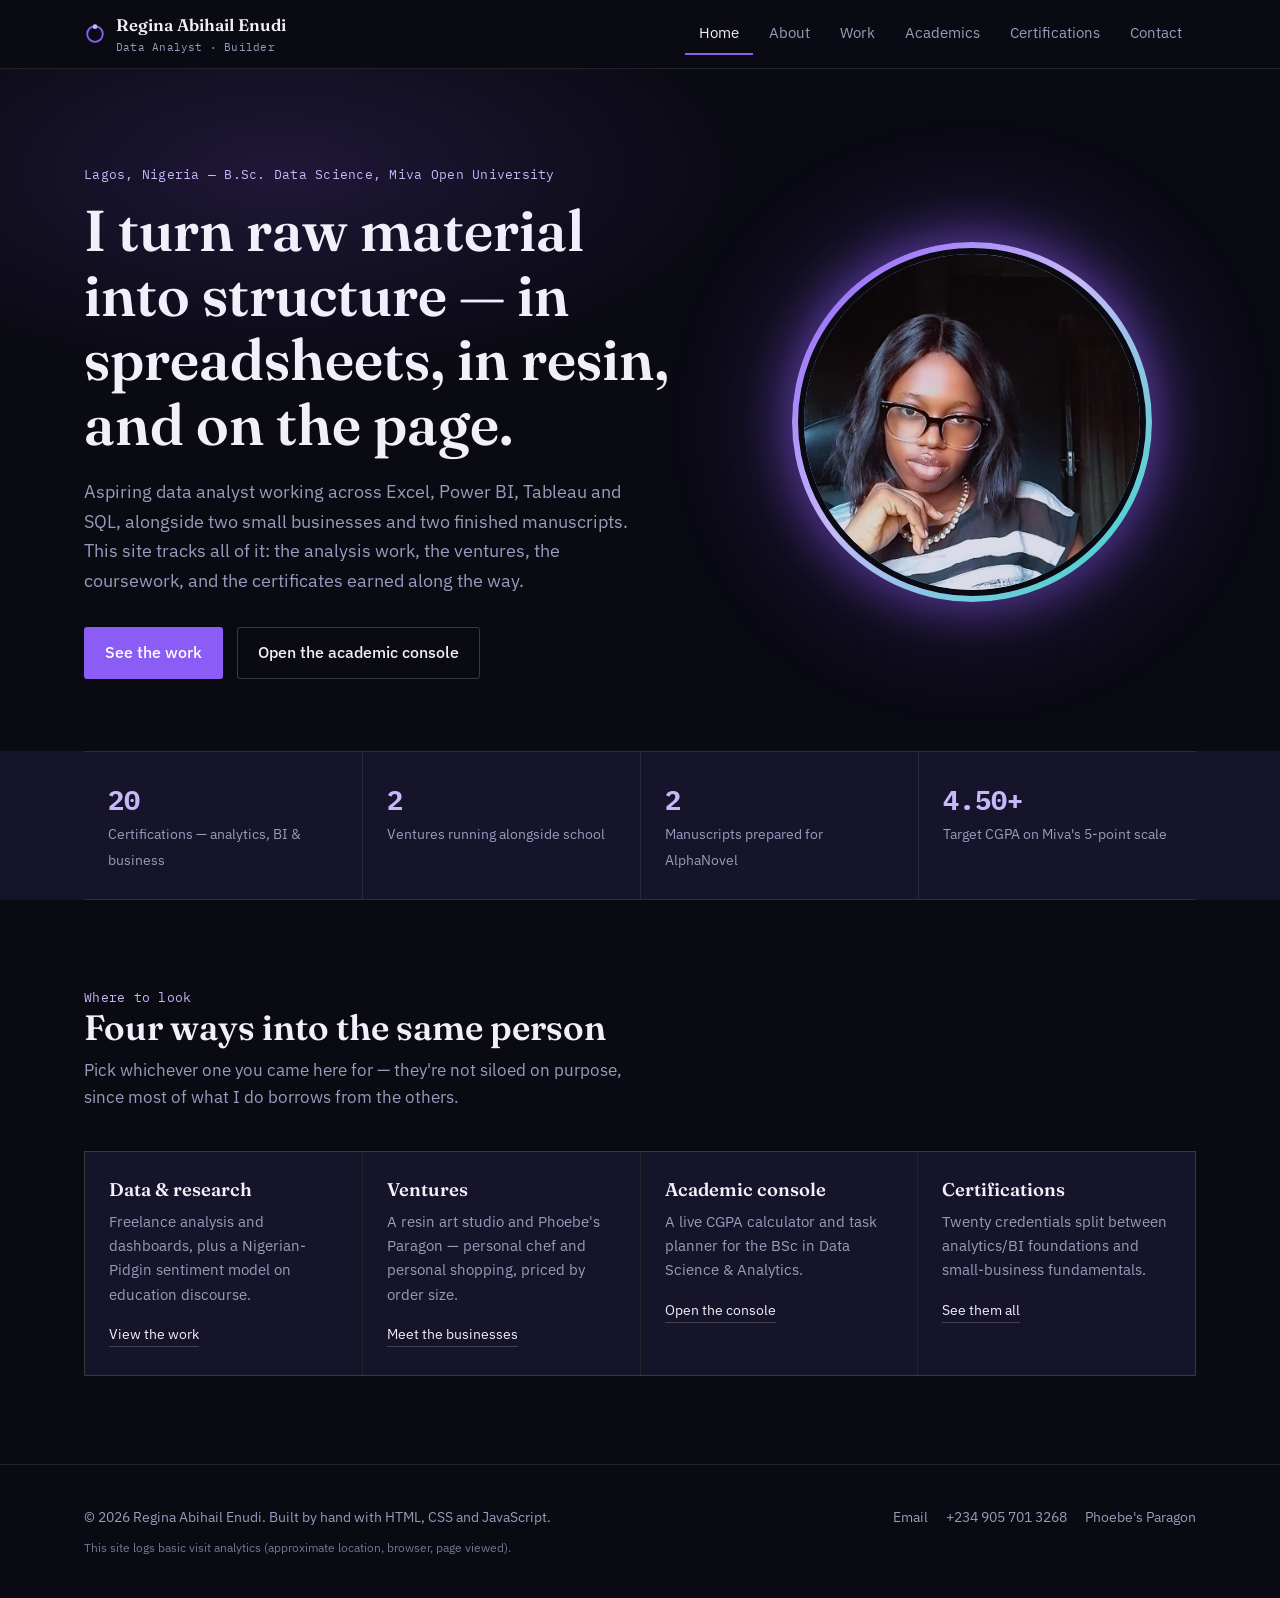
==== commit 86372821: "Add visit-alert system (owner-exempt) and analytics disclosure" ====
--- a/index.html
+++ b/index.html
@@ -105,8 +105,10 @@
       <a href="https://www.instagram.com/phoebe.paragon" target="_blank" rel="noopener">Phoebe's Paragon</a>
     </div>
   </div>
+  <div class="container"><p class="footer-note">This site logs basic visit analytics (approximate location, browser, page viewed).</p></div>
 </footer>
 
 <script src="assets/js/main.js"></script>
+<script src="assets/js/visit-log.js"></script>
 </body>
 </html>
--- a/assets/css/style.css
+++ b/assets/css/style.css
@@ -107,6 +107,7 @@
 .footer-row{display:flex;flex-wrap:wrap;gap:18px;align-items:center;justify-content:space-between;font-size:.9rem;}
 .footer-links{display:flex;gap:18px;flex-wrap:wrap;}
 .footer-links a:hover{color:var(--text);}
+.footer-note{margin-top:10px;font-size:.78rem;color:var(--text-muted);opacity:.75;}
 
 /* ---------- Hero ---------- */
 .hero{
@@ -128,11 +129,33 @@
   border-radius:50%;
   padding:6px;
   background:linear-gradient(135deg, var(--accent) 0%, var(--accent-soft) 45%, var(--cat-writing) 100%);
-  box-shadow:0 30px 70px -25px rgba(139,92,246,.65);
+  box-shadow:
+    0 0 40px 8px rgba(139,92,246,.45),
+    0 0 100px 24px rgba(139,92,246,.25),
+    0 30px 50px -20px rgba(0,0,0,.6);
+  animation:portrait-float 6s ease-in-out infinite;
+}
+.hero-portrait::before{
+  content:'';
+  position:absolute;
+  inset:-22px;
+  border-radius:50%;
+  background:radial-gradient(circle, rgba(139,92,246,.45), rgba(139,92,246,0) 70%);
+  filter:blur(12px);
+  z-index:-1;
+  animation:portrait-glow 4s ease-in-out infinite;
 }
 .hero-portrait img{
   width:100%;height:100%;border-radius:50%;object-fit:cover;object-position:center 30%;
   display:block;border:6px solid var(--bg);
+}
+@keyframes portrait-float{
+  0%,100%{transform:translateY(0);}
+  50%{transform:translateY(-14px);}
+}
+@keyframes portrait-glow{
+  0%,100%{opacity:.7;transform:scale(1);}
+  50%{opacity:1;transform:scale(1.08);}
 }
 
 /* ---------- Stat strip ---------- */
